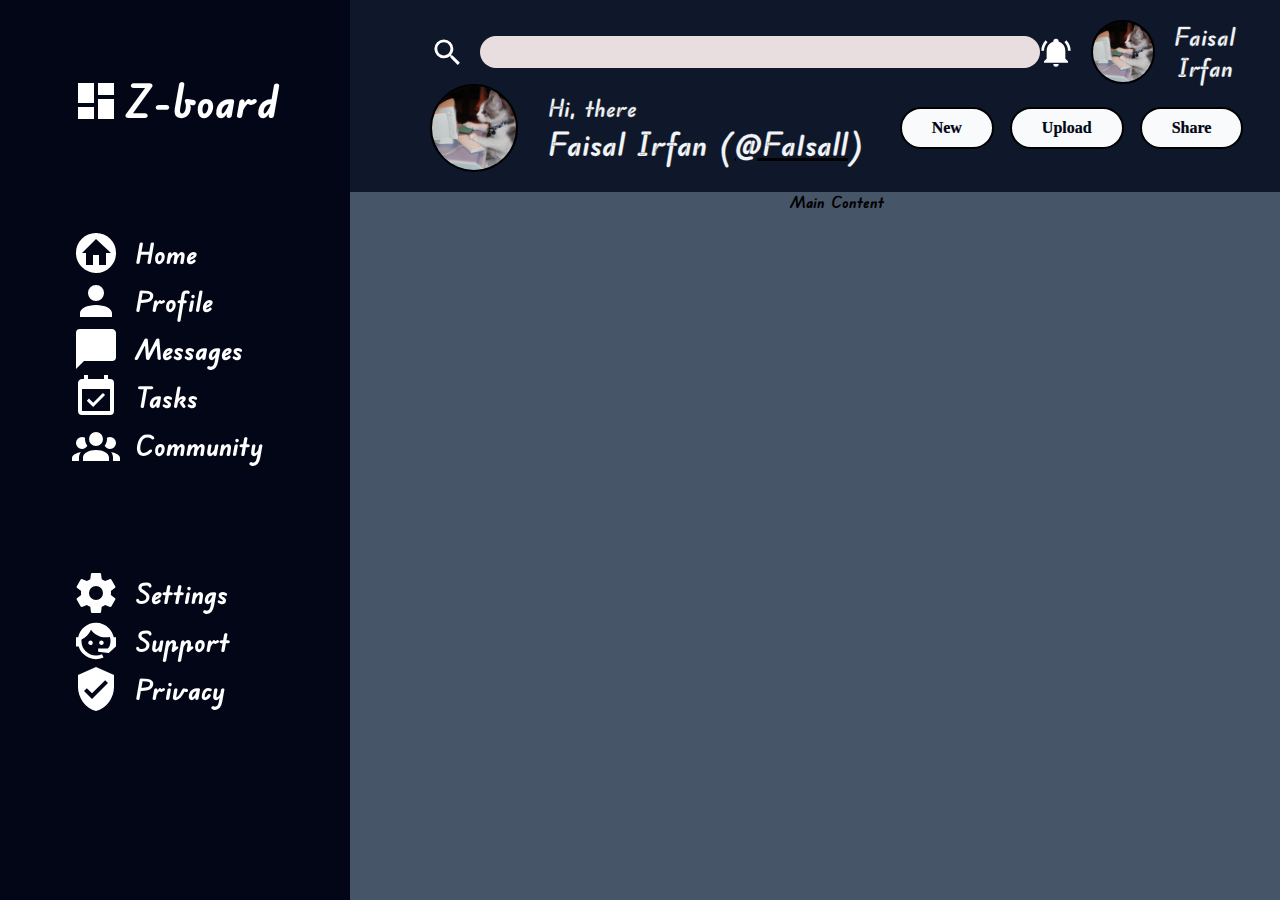
==== index.html @ a24d4656 "Dashboard" ====
<!DOCTYPE html>
<html lang="en">
<head>
    <meta charset="UTF-8">
    <meta name="viewport" content="width=device-width, initial-scale=1.0">
    <title>Z-board</title>
    <link rel="preconnect" href="https://fonts.googleapis.com">
    <link rel="preconnect" href="https://fonts.gstatic.com" crossorigin>
    <link href="https://fonts.googleapis.com/css2?family=Edu+VIC+WA+NT+Beginner:wght@400..700&family=Montserrat:ital,wght@0,100..900;1,100..900&family=Yatra+One&display=swap" rel="stylesheet">
    <link rel="stylesheet" href="styles.css">
    <link rel="icon" href="./assets/profile.png">
</head>
<body>
    <div class="page">
        <div class="header">
            <div class="header-1">
                <div class="search">
                    <img class="search-icon" src="./assets/magnify.svg"></img>
                    <input class="search-bar" type="search">
                </div>
                <div class="profile-section">
                    <img class="notification" src="./assets/bell-ring.svg">
                    <img class="pfp" src="./assets/profile.png">
                    <div>Faisal Irfan</div>
                </div>
            </div>
            <div class="header-2">
                <div class="name">
                    <img class="pfp-2" src="./assets/profile.png">
                    <div>
                        <p class="line-1">Hi, there</p>
                        <h2 class="line-2">Faisal Irfan (<a class="gitHub" href="https://github.com/Fa1sall">@Fa1sall</a>)</h2>
                    </div>
                </div>
                <div class="action-menu">
                    <div class="action-button">New</div>
                    <div class="action-button">Upload</div>
                    <div class="action-button">Share</div>
                </div>
            </div>
        </div>
        <div class="main-content">
        Main Content
        </div>
        <div class="sidebar">
            <div class="sidebar-items">
                <div class="title">
                <img class="logo" src="./assets/view-dashboard.svg"></img>
                <h1>Z-board</h1>
            </div>
            <div class="side-menu">
                <div class="menu-item">
                    <img class="icon" src="./assets/home-circle.svg"></img>
                    <div class="item-text">Home</div>
                </div>
                <div class="menu-item">
                    <img class="icon" src="./assets/account.svg"></img>
                    <div class="item-text">Profile</div>
                </div>
                <div class="menu-item">
                    <img class="icon" src="./assets/message.svg"></img>
                    <div class="item-text">Messages</div>
                </div>
                <div class="menu-item">
                    <img class="icon" src="./assets/calendar-check.svg"></img>
                    <div class="item-text">Tasks</div>
                </div>
                <div class="menu-item">
                    <img class="icon" src="./assets/account-group.svg"></img>
                    <div class="item-text">Community</div>
                </div>
            </div>
            <div class="settings">
                <div class="menu-item">
                    <img class="icon" src="./assets/cog.svg"></img>
                    <div class="item-text">Settings</div>
                </div>
                <div class="menu-item">
                    <img class="icon" src="./assets/face-agent.svg"></img>
                    <div class="item-text">Support</div>
                </div>
                <div class="menu-item">
                    <img class="icon" src="./assets/shield-check.svg"></img>
                    <div class="item-text">Privacy</div>
                </div>
            </div>
            </div>
        </div>
    </div>
</body>
</html>
---- styles.css ----
*{
    box-sizing: border-box;
    padding: 0;
    margin: 0;
    font-family: "Edu VIC WA NT Beginner";
    font-weight: 700;
    text-align: center;
}

.page{
    display: grid;
    height: 100vh;
    grid-template: 1fr 4fr / 350px 4fr;
    background-color: #0f172a;
    /*#1e293b*/
}

.header{
    color: #f1f5f9;
    -webkit-text-stroke: 0.2px black;
    grid-column: 2 / 3;
    grid-row: 1;
    margin: 20px 80px 20px 80px;
    display: grid;
    grid-template: 1fr 1fr;
}

.header-1{
    display: flex;
    align-items: center;
    flex-direction: row;
    justify-content: space-between;
}

.search{
    display: flex;
    flex-direction: row;
    justify-content: space-evenly;
    align-items: center;
    gap: 15px;
}


.search-icon{
    width: 35px;
    cursor: pointer;
    filter: invert(100%);
}

.search-bar{
    font-family: Arial;
    font-weight: 100;
    font-size: 20px;
    border: none;
    border-radius: 20px;
    background-color: rgba(240, 228, 228, 0.971);
    width: 35rem;
    height: 2rem;
}

.profile-section{
    display: flex;
    align-items: center;
    justify-content: space-evenly;
    gap: 1.2rem;
    text-align: center;
    margin-right: 0.5rem;
}

.profile-section > div {
    font-size: 25px;
    font-weight: bold;
}

.notification{
    width: 2rem;
    filter: invert(100%);
}

.pfp{
    width: 4em;
    border: 2px solid black;
    border-radius: 50%;
}

.header-2{
    display: flex;
    align-items: center;
    flex-direction: row;
    justify-content: space-between;
}

.name{
    display: flex;
    align-items: center;
    justify-content: left;
    gap: 30px;
}

.pfp-2{
    width: 5.5em;
    border: 2px solid black;
    border-radius: 50%;
}

.name div > p{
    font-size: 1.5rem;
    text-align: left;
}

.name div > h2{
    font-size: 2rem;
    text-align: left;
}

.gitHub{
    color:  #f1f5f9;
    -webkit-text-stroke: 0.2px black;
}

.action-menu{
    display: flex;
    align-items: center;
    justify-content: space-between;
    gap: 1rem;
}

.action-button{
    background-color: #f8fafc;
    padding: 10px 30px 10px 30px;
    border: 2px solid black;
    border-radius: 50px;
    font-family: Roboto;
    color: #020617;
    transition: background-color 0.25s ease-in-out;
    cursor: pointer;
}

.action-button:hover{
    background-color:  #94a3b8;
}

.main-content{
    background-color: #475569;
    grid-column: 2 / 3;
}

.sidebar{
    background-color: #020617;
    grid-column: 1 / 2;
    grid-row : 1 / 3;
}

.sidebar-items{
    display: grid;
    height: fit-content;
    grid-template: 1fr repeat(2,3fr);
    row-gap: 100px;
    margin: 4.5rem;
    filter: invert(100%);
}


.sidemenu{
    gap: 100px;
}

.title{
    font-size: 1.4rem;
    display: grid;
    justify-content: left;
    align-items: center;
    grid-auto-flow: column;
    gap: 5px;
    border-bottom: #475569;
}

.logo{
    width: 3rem;
}

.menu-item{
    display: grid;
    grid-auto-flow: column;
    align-items: center;
    justify-content: left;
    gap: 15px;
    font-size: 28px;
    transition: transform .2s;
    cursor: pointer;
}

.menu-item:hover{
    transform: scale(1.1);
}

.item-text{
    
}

.icon{
    width: 3rem;
}
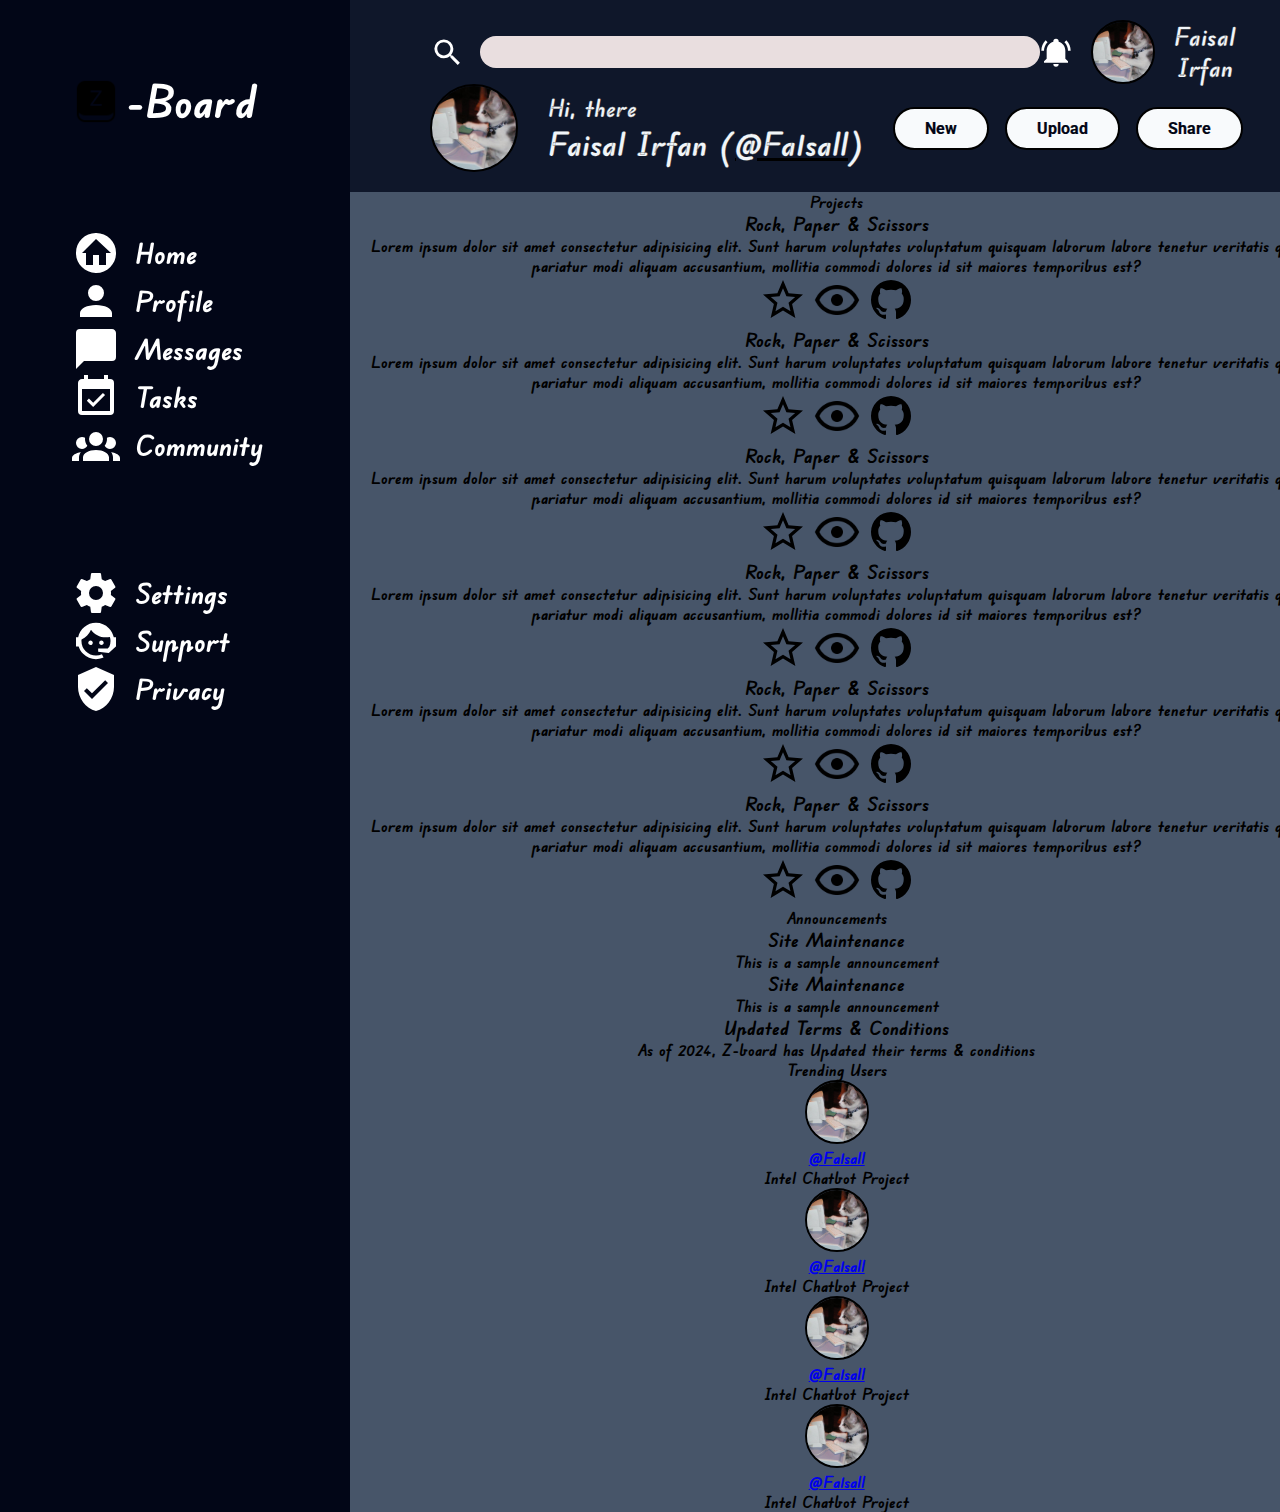
==== commit 034dfe03: "Dashboard" ====
--- a/index.html
+++ b/index.html
@@ -7,8 +7,11 @@
     <link rel="preconnect" href="https://fonts.googleapis.com">
     <link rel="preconnect" href="https://fonts.gstatic.com" crossorigin>
     <link href="https://fonts.googleapis.com/css2?family=Edu+VIC+WA+NT+Beginner:wght@400..700&family=Montserrat:ital,wght@0,100..900;1,100..900&family=Yatra+One&display=swap" rel="stylesheet">
+    <link rel="preconnect" href="https://fonts.googleapis.com">
+    <link rel="preconnect" href="https://fonts.gstatic.com" crossorigin>
+    <link href="https://fonts.googleapis.com/css2?family=Edu+VIC+WA+NT+Beginner:wght@400..700&family=Montserrat:ital,wght@0,100..900;1,100..900&family=Roboto:ital,wght@0,100;0,300;0,400;0,500;0,700;0,900;1,100;1,300;1,400;1,500;1,700;1,900&family=Yatra+One&display=swap" rel="stylesheet">
     <link rel="stylesheet" href="styles.css">
-    <link rel="icon" href="./assets/profile.png">
+    <link rel="icon" href="./assets/icons8-z-key-50.png">
 </head>
 <body>
     <div class="page">
@@ -39,14 +42,134 @@
                 </div>
             </div>
         </div>
-        <div class="main-content">
-        Main Content
+        <div class="main">
+            <div class="main-content">
+                <p class="title-1">Projects</p>
+                <div class="projects">
+                    <div class="project">
+                        <div class="project-text">
+                            <h3>Rock, Paper & Scissors</h3>
+                            <p>Lorem ipsum dolor sit amet consectetur adipisicing elit. Sunt harum voluptates voluptatum quisquam laborum labore tenetur veritatis quos pariatur modi aliquam accusantium, mollitia commodi dolores id sit maiores temporibus est?</p>
+                        </div>
+                        <div class="project-menu">
+                            <img class="icon" src="./assets/star-outline.svg">
+                            <img class="icon" src="./assets/eye-outline.png">
+                            <img class="icon" src="./assets/github.svg">
+                        </div>
+                    </div>
+                    <div class="project">
+                        <div class="project-text">
+                            <h3>Rock, Paper & Scissors</h3>
+                            <p>Lorem ipsum dolor sit amet consectetur adipisicing elit. Sunt harum voluptates voluptatum quisquam laborum labore tenetur veritatis quos pariatur modi aliquam accusantium, mollitia commodi dolores id sit maiores temporibus est?</p>
+                        </div>
+                        <div class="project-menu">
+                            <img class="icon" src="./assets/star-outline.svg">
+                            <img class="icon" src="./assets/eye-outline.png">
+                            <img class="icon" src="./assets/github.svg">
+                        </div>
+                    </div>
+                    <div class="project">
+                        <div class="project-text">
+                            <h3>Rock, Paper & Scissors</h3>
+                            <p>Lorem ipsum dolor sit amet consectetur adipisicing elit. Sunt harum voluptates voluptatum quisquam laborum labore tenetur veritatis quos pariatur modi aliquam accusantium, mollitia commodi dolores id sit maiores temporibus est?</p>
+                        </div>
+                        <div class="project-menu">
+                            <img class="icon" src="./assets/star-outline.svg">
+                            <img class="icon" src="./assets/eye-outline.png">
+                            <img class="icon" src="./assets/github.svg">
+                        </div>
+                    </div>
+                    <div class="project">
+                        <div class="project-text">
+                            <h3>Rock, Paper & Scissors</h3>
+                            <p>Lorem ipsum dolor sit amet consectetur adipisicing elit. Sunt harum voluptates voluptatum quisquam laborum labore tenetur veritatis quos pariatur modi aliquam accusantium, mollitia commodi dolores id sit maiores temporibus est?</p>
+                        </div>
+                        <div class="project-menu">
+                            <img class="icon" src="./assets/star-outline.svg">
+                            <img class="icon" src="./assets/eye-outline.png">
+                            <img class="icon" src="./assets/github.svg">
+                        </div>
+                    </div>
+                    <div class="project">
+                        <div class="project-text">
+                            <h3>Rock, Paper & Scissors</h3>
+                            <p>Lorem ipsum dolor sit amet consectetur adipisicing elit. Sunt harum voluptates voluptatum quisquam laborum labore tenetur veritatis quos pariatur modi aliquam accusantium, mollitia commodi dolores id sit maiores temporibus est?</p>
+                        </div>
+                        <div class="project-menu">
+                            <img class="icon" src="./assets/star-outline.svg">
+                            <img class="icon" src="./assets/eye-outline.png">
+                            <img class="icon" src="./assets/github.svg">
+                        </div>
+                    </div>
+                    <div class="project">
+                        <div class="project-text">
+                            <h3>Rock, Paper & Scissors</h3>
+                            <p>Lorem ipsum dolor sit amet consectetur adipisicing elit. Sunt harum voluptates voluptatum quisquam laborum labore tenetur veritatis quos pariatur modi aliquam accusantium, mollitia commodi dolores id sit maiores temporibus est?</p>
+                        </div>
+                        <div class="project-menu">
+                            <img class="icon" src="./assets/star-outline.svg">
+                            <img class="icon" src="./assets/eye-outline.png">
+                            <img class="icon" src="./assets/github.svg">
+                        </div>
+                    </div>
+
+                </div>
+                <p class="title-2">Announcements</p>
+                <div class="main-2">
+                    <div class="announcements">
+                        <div class="announcement">
+                            <h3>Site Maintenance</h3>
+                            <p>This is a sample announcement</p>
+                        </div>
+                        <div class="announcement">
+                            <h3>Site Maintenance</h3>
+                            <p>This is a sample announcement</p>
+                        </div>
+                        <div class="announcement">
+                            <h3>Updated Terms & Conditions</h3>
+                            <p>As of 2024, Z-board has Updated their terms & conditions</p>
+                        </div>
+                    </div>
+                    
+                    <div class="trending">
+                        <p class="title-2">Trending Users</p>
+                        <div class="user">
+                            <img class="pfp" src="./assets/profile.png">
+                         <div class="user-details">
+                            <a href="https://github.com/Fa1sall"><h4 class="user-id">@Fa1sall</h4></a>
+                            <span class="user-desc">Intel Chatbot Project</span>
+                         </div>
+                        </div>
+                        <div class="user">
+                            <img class="pfp" src="./assets/profile.png">
+                         <div class="user-details">
+                            <a href="https://github.com/Fa1sall"><h4 class="user-id">@Fa1sall</h4></a>
+                            <span class="user-desc">Intel Chatbot Project</span>
+                         </div>
+                        </div>
+                        <div class="user">
+                            <img class="pfp" src="./assets/profile.png">
+                         <div class="user-details">
+                            <a href="https://github.com/Fa1sall"><h4 class="user-id">@Fa1sall</h4></a>
+                            <span class="user-desc">Intel Chatbot Project</span>
+                         </div>
+                        </div>
+                        <div class="user">
+                            <img class="pfp" src="./assets/profile.png">
+                         <div class="user-details">
+                            <a href="https://github.com/Fa1sall"><h4 class="user-id">@Fa1sall</h4></a>
+                            <span class="user-desc">Intel Chatbot Project</span>
+                         </div>
+                        </div>
+                    </div>
+                </div>
+                </div>
         </div>
         <div class="sidebar">
             <div class="sidebar-items">
                 <div class="title">
-                <img class="logo" src="./assets/view-dashboard.svg"></img>
-                <h1>Z-board</h1>
+                <img class="logo" src="./assets/icons8-z-key-50.png"></img>
+                <h1>-Board</h1>
             </div>
             <div class="side-menu">
                 <div class="menu-item">
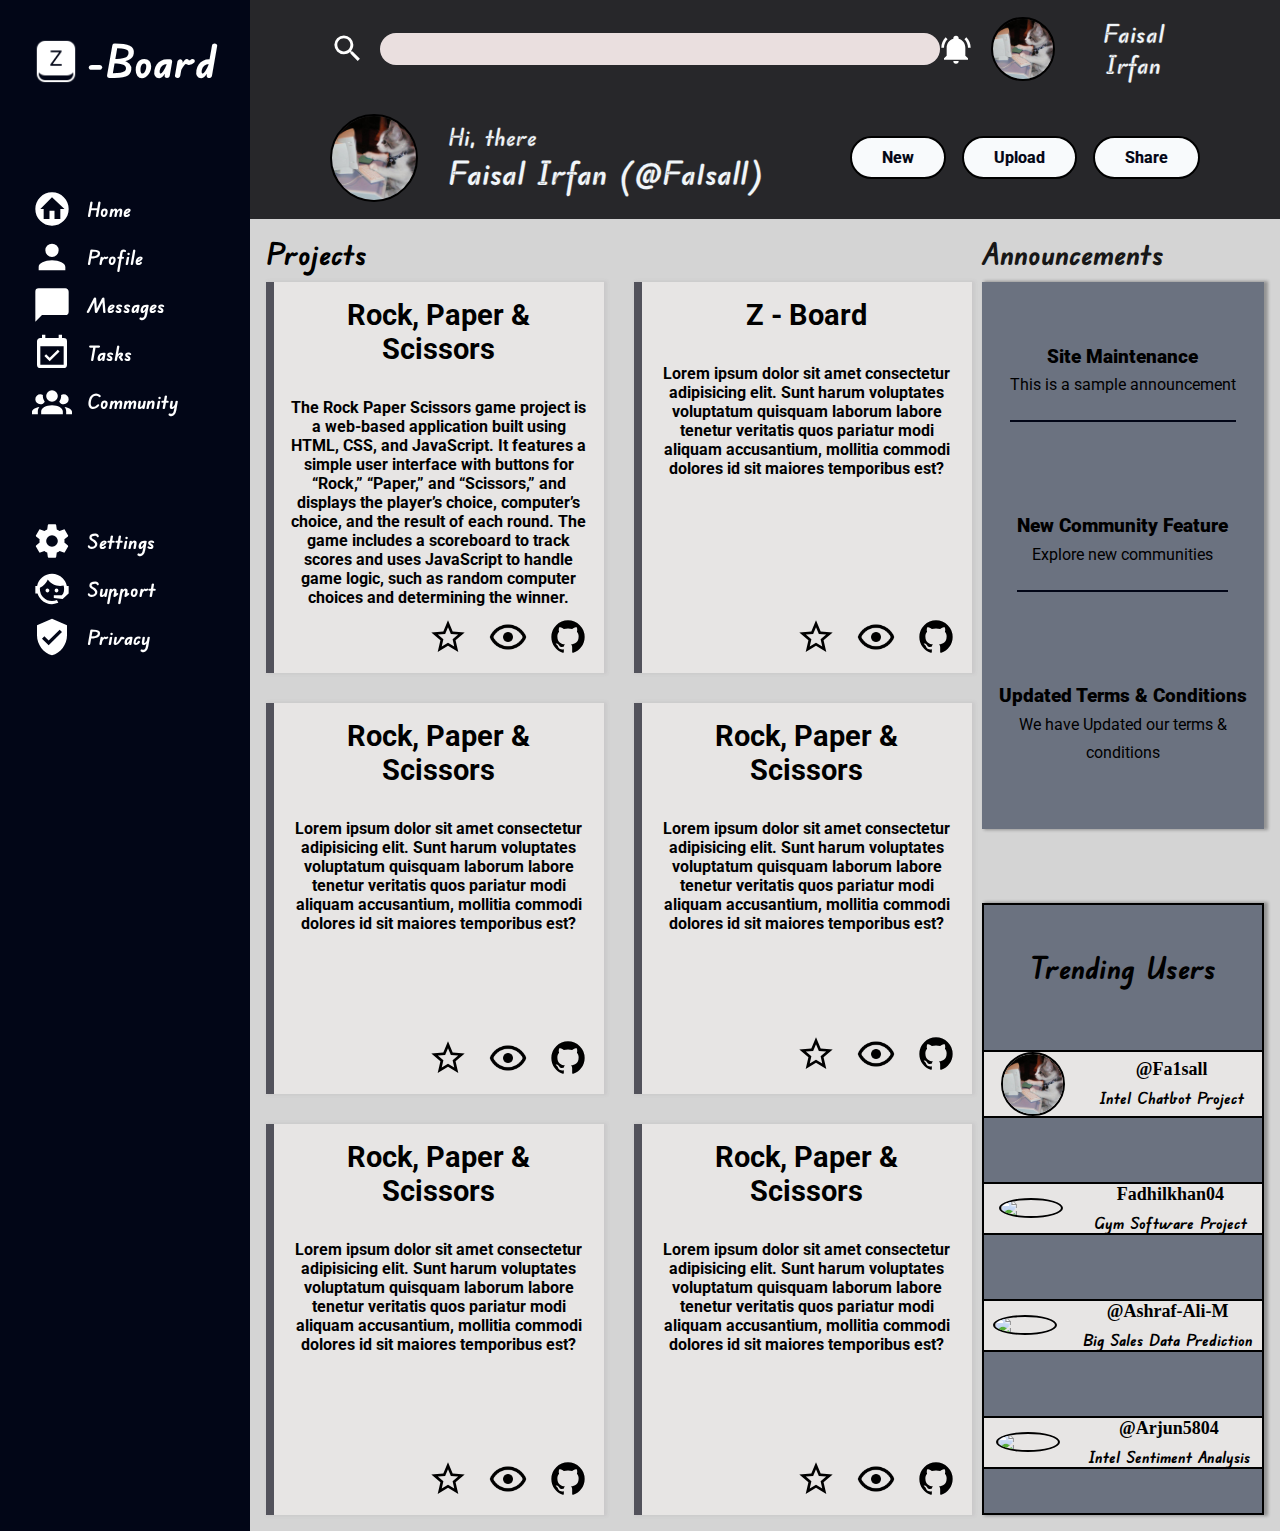
==== commit 82de6f01: "Added Trending section" ====
--- a/index.html
+++ b/index.html
@@ -3,7 +3,7 @@
 <head>
     <meta charset="UTF-8">
     <meta name="viewport" content="width=device-width, initial-scale=1.0">
-    <title>Z-board</title>
+    <title>Z-Board</title>
     <link rel="preconnect" href="https://fonts.googleapis.com">
     <link rel="preconnect" href="https://fonts.gstatic.com" crossorigin>
     <link href="https://fonts.googleapis.com/css2?family=Edu+VIC+WA+NT+Beginner:wght@400..700&family=Montserrat:ital,wght@0,100..900;1,100..900&family=Yatra+One&display=swap" rel="stylesheet">
@@ -49,45 +49,45 @@
                     <div class="project">
                         <div class="project-text">
                             <h3>Rock, Paper & Scissors</h3>
-                            <p>Lorem ipsum dolor sit amet consectetur adipisicing elit. Sunt harum voluptates voluptatum quisquam laborum labore tenetur veritatis quos pariatur modi aliquam accusantium, mollitia commodi dolores id sit maiores temporibus est?</p>
-                        </div>
-                        <div class="project-menu">
-                            <img class="icon" src="./assets/star-outline.svg">
-                            <img class="icon" src="./assets/eye-outline.png">
-                            <img class="icon" src="./assets/github.svg">
-                        </div>
-                    </div>
-                    <div class="project">
-                        <div class="project-text">
-                            <h3>Rock, Paper & Scissors</h3>
-                            <p>Lorem ipsum dolor sit amet consectetur adipisicing elit. Sunt harum voluptates voluptatum quisquam laborum labore tenetur veritatis quos pariatur modi aliquam accusantium, mollitia commodi dolores id sit maiores temporibus est?</p>
-                        </div>
-                        <div class="project-menu">
-                            <img class="icon" src="./assets/star-outline.svg">
-                            <img class="icon" src="./assets/eye-outline.png">
-                            <img class="icon" src="./assets/github.svg">
-                        </div>
-                    </div>
-                    <div class="project">
-                        <div class="project-text">
-                            <h3>Rock, Paper & Scissors</h3>
-                            <p>Lorem ipsum dolor sit amet consectetur adipisicing elit. Sunt harum voluptates voluptatum quisquam laborum labore tenetur veritatis quos pariatur modi aliquam accusantium, mollitia commodi dolores id sit maiores temporibus est?</p>
-                        </div>
-                        <div class="project-menu">
-                            <img class="icon" src="./assets/star-outline.svg">
-                            <img class="icon" src="./assets/eye-outline.png">
-                            <img class="icon" src="./assets/github.svg">
-                        </div>
-                    </div>
-                    <div class="project">
-                        <div class="project-text">
-                            <h3>Rock, Paper & Scissors</h3>
-                            <p>Lorem ipsum dolor sit amet consectetur adipisicing elit. Sunt harum voluptates voluptatum quisquam laborum labore tenetur veritatis quos pariatur modi aliquam accusantium, mollitia commodi dolores id sit maiores temporibus est?</p>
-                        </div>
-                        <div class="project-menu">
-                            <img class="icon" src="./assets/star-outline.svg">
-                            <img class="icon" src="./assets/eye-outline.png">
-                            <img class="icon" src="./assets/github.svg">
+                            <p>The Rock Paper Scissors game project is a web-based application built using HTML, CSS, and JavaScript. It features a simple user interface with buttons for “Rock,” “Paper,” and “Scissors,” and displays the player’s choice, computer’s choice, and the result of each round. The game includes a scoreboard to track scores and uses JavaScript to handle game logic, such as random computer choices and determining the winner.</p>
+                        </div>
+                        <div class="project-menu">
+                            <img class="icon" src="./assets/star-outline.svg">
+                            <img class="icon" src="./assets/eye-outline.png">
+                            <img class="icon" src="./assets/github.svg">
+                        </div>
+                    </div>
+                    <div class="project">
+                        <div class="project-text">
+                            <h3>Z - Board</h3>
+                            <p>Lorem ipsum dolor sit amet consectetur adipisicing elit. Sunt harum voluptates voluptatum quisquam laborum labore tenetur veritatis quos pariatur modi aliquam accusantium, mollitia commodi dolores id sit maiores temporibus est?</p>
+                        </div>
+                        <div class="project-menu">
+                            <img class="icon" src="./assets/star-outline.svg">
+                            <img class="icon" src="./assets/eye-outline.png">
+                            <img class="icon" src="./assets/github.svg">
+                        </div>
+                    </div>
+                    <div class="project">
+                        <div class="project-text">
+                            <h3>Rock, Paper & Scissors</h3>
+                            <p>Lorem ipsum dolor sit amet consectetur adipisicing elit. Sunt harum voluptates voluptatum quisquam laborum labore tenetur veritatis quos pariatur modi aliquam accusantium, mollitia commodi dolores id sit maiores temporibus est?</p>
+                        </div>
+                        <div class="project-menu">
+                            <img class="icon" src="./assets/star-outline.svg">
+                            <img class="icon" src="./assets/eye-outline.png">
+                            <img class="icon" src="./assets/github.svg">
+                        </div>
+                    </div>
+                    <div class="project">
+                        <div class="project-text">
+                            <h3>Rock, Paper & Scissors</h3>
+                            <p>Lorem ipsum dolor sit amet consectetur adipisicing elit. Sunt harum voluptates voluptatum quisquam laborum labore tenetur veritatis quos pariatur modi aliquam accusantium, mollitia commodi dolores id sit maiores temporibus est?</p>
+                        </div>
+                        <div class="project-menu">
+                            <a><img class="icon" src="./assets/star-outline.svg"></a>
+                            <a><img class="icon" src="./assets/eye-outline.png"></a>
+                            <a><img class="icon" src="./assets/github.svg"></a>
                         </div>
                     </div>
                     <div class="project">
@@ -114,7 +114,7 @@
                     </div>
 
                 </div>
-                <p class="title-2">Announcements</p>
+                <p class="announcement-title">Announcements</p>
                 <div class="main-2">
                     <div class="announcements">
                         <div class="announcement">
@@ -122,45 +122,54 @@
                             <p>This is a sample announcement</p>
                         </div>
                         <div class="announcement">
-                            <h3>Site Maintenance</h3>
-                            <p>This is a sample announcement</p>
+                            <h3>New Community Feature</h3>
+                            <p>Explore new communities</p>
                         </div>
                         <div class="announcement">
                             <h3>Updated Terms & Conditions</h3>
-                            <p>As of 2024, Z-board has Updated their terms & conditions</p>
-                        </div>
-                    </div>
+                            <p>We have Updated our terms & conditions</p>
+                        </div>
+                    </div>
+                    
                     
                     <div class="trending">
-                        <p class="title-2">Trending Users</p>
+                        <div class="trending-title">Trending Users</div>
+                        <a href="https://github.com/Fa1sall">
                         <div class="user">
                             <img class="pfp" src="./assets/profile.png">
                          <div class="user-details">
-                            <a href="https://github.com/Fa1sall"><h4 class="user-id">@Fa1sall</h4></a>
+                            <h4 class="user-id">@Fa1sall</h4>
                             <span class="user-desc">Intel Chatbot Project</span>
                          </div>
                         </div>
-                        <div class="user">
-                            <img class="pfp" src="./assets/profile.png">
-                         <div class="user-details">
-                            <a href="https://github.com/Fa1sall"><h4 class="user-id">@Fa1sall</h4></a>
-                            <span class="user-desc">Intel Chatbot Project</span>
-                         </div>
-                        </div>
-                        <div class="user">
-                            <img class="pfp" src="./assets/profile.png">
-                         <div class="user-details">
-                            <a href="https://github.com/Fa1sall"><h4 class="user-id">@Fa1sall</h4></a>
-                            <span class="user-desc">Intel Chatbot Project</span>
-                         </div>
-                        </div>
-                        <div class="user">
-                            <img class="pfp" src="./assets/profile.png">
-                         <div class="user-details">
-                            <a href="https://github.com/Fa1sall"><h4 class="user-id">@Fa1sall</h4></a>
-                            <span class="user-desc">Intel Chatbot Project</span>
-                         </div>
-                        </div>
+                        </a>
+                        <a href="https://github.com/Fadhilkhan04">
+                            <div class="user">
+                                <img class="pfp" src="https://avatars.githubusercontent.com/u/114307570?v=4">
+                             <div class="user-details">
+                                <h4 class="user-id">Fadhilkhan04</h4>
+                                <span class="user-desc">Gym Software Project</span>
+                             </div>
+                            </div>
+                        </a>
+                        <a href="https://github.com/Ashraf-Ali-M">
+                            <div class="user">
+                                <img class="pfp" src="https://avatars.githubusercontent.com/u/152702100?v=4">
+                             <div class="user-details">
+                                <h4 class="user-id">@Ashraf-Ali-M</h4>
+                                <span class="user-desc">Big Sales Data Prediction</span>
+                             </div>
+                            </div>
+                        </a>
+                        <a href="https://github.com/Arjun5804">
+                            <div class="user">
+                                <img class="pfp" src="https://avatars.githubusercontent.com/u/120737285?v=4">
+                             <div class="user-details">
+                                <h4 class="user-id">@Arjun5804</h4>
+                                <span class="user-desc">Intel Sentiment Analysis</span>
+                             </div>
+                            </div>
+                        </a>
                     </div>
                 </div>
                 </div>
--- a/styles.css
+++ b/styles.css
@@ -7,11 +7,23 @@
     text-align: center;
 }
 
+a{
+    text-decoration: none;
+    color: black;
+}
+
+a:active{
+    color:#475569;
+}
+
+:root{
+    background-color: #27272a;
+}
+
 .page{
     display: grid;
-    height: 100vh;
-    grid-template: 1fr 4fr / 350px 4fr;
-    background-color: #0f172a;
+    min-height: 100vh;
+    grid-template: 1fr 6fr / 250px 4fr;
     /*#1e293b*/
 }
 
@@ -20,9 +32,10 @@
     -webkit-text-stroke: 0.2px black;
     grid-column: 2 / 3;
     grid-row: 1;
-    margin: 20px 80px 20px 80px;
+    margin: 0px 80px 0px 80px;
     display: grid;
     grid-template: 1fr 1fr;
+    background-color: #27272a;
 }
 
 .header-1{
@@ -137,12 +150,7 @@
 }
 
 .action-button:hover{
-    background-color:  #94a3b8;
-}
-
-.main-content{
-    background-color: #475569;
-    grid-column: 2 / 3;
+    background-color:  #cbd5e1;
 }
 
 .sidebar{
@@ -156,13 +164,16 @@
     height: fit-content;
     grid-template: 1fr repeat(2,3fr);
     row-gap: 100px;
-    margin: 4.5rem;
+    padding: 2rem;
     filter: invert(100%);
-}
-
-
-.sidemenu{
-    gap: 100px;
+    position: sticky;
+    top: 0;
+}
+
+
+.side-menu, .settings{
+    display: grid;
+    row-gap: 8px;
 }
 
 .title{
@@ -177,6 +188,12 @@
 
 .logo{
     width: 3rem;
+    filter: invert(100%);
+    cursor: pointer;
+}
+
+.logo:active{
+    transform: translateY(4px);
 }
 
 .menu-item{
@@ -185,19 +202,174 @@
     align-items: center;
     justify-content: left;
     gap: 15px;
-    font-size: 28px;
+    font-size: 20px;
     transition: transform .2s;
     cursor: pointer;
+    position: relative;
 }
 
 .menu-item:hover{
     transform: scale(1.1);
 }
 
-.item-text{
-    
-}
-
 .icon{
-    width: 3rem;
-}+    width: 2.5rem;
+}
+
+.main{
+    background-color:#d4d4d4;
+    grid-column: 2 / 3;
+}
+
+.main-content{
+    display: grid;
+    grid-template-columns: 2.5fr 1fr;
+    margin: 1rem;
+    gap: 10px;
+}
+
+.projects{
+    grid-column: 1;
+    display: grid;
+    grid-template: 1fr 1fr 1fr / 1fr 1fr;
+    gap: 30px;
+}
+
+.project{
+    background-color: #e7e5e4;
+    border-left: solid 8px #52525b;
+    box-shadow: 2px 0px 3px 1px #b2afb34d;
+    display: flex;
+    justify-content: space-between;
+    flex-direction: column;
+    gap: 10px;
+    padding: 1rem;
+}
+
+.project-text h3{
+    font-family: Roboto;
+    font-weight: bold;
+    font-size: 1.8rem;
+    padding-bottom: 2rem;
+}
+
+.project-text p{
+    font-family: Roboto;
+    font-size: 1rem;
+}
+
+.project-menu{
+    display: flex;
+    flex-direction: row;
+    justify-content: flex-end;
+    gap: 20px;
+    align-items: center;
+    cursor: pointer;
+}
+
+.main-2{
+    display: grid;
+    gap: 10px;
+    grid-template-rows: 1fr 1fr;
+}
+
+.announcements{
+    display: flex;
+    flex-direction: column;
+    justify-content: space-around;
+    align-items: center;
+    margin-bottom: 4rem;
+    background-color:#6b7280;
+    padding: 1rem;
+    box-shadow: 3px 0px 3px 1px #0000004d;
+}
+
+.announcement:nth-child(1),.announcement:nth-child(2){
+    border-bottom: 2px solid #020617;
+    padding-bottom: 20px;
+}
+
+.announcement h3{
+    font-family: Roboto;
+    font-weight: 900;
+}
+
+.announcement p{
+    font-weight: 400;
+    font-family: Roboto;
+    font-size: 1rem;
+}
+
+.announcement{
+    line-height: 1.8rem;
+}
+
+.title-1{
+    font-size: 30px;
+    font-weight: 700;
+    text-align: left;
+    color:black;
+}
+
+.trending-title{
+    grid-column:2 / 3;
+    grid-row: 1;
+    color: black;
+    text-align: center;
+    font-size: 30px;
+}
+
+.announcement-title{
+    font-size: 30px;
+    font-weight: 700;
+    text-align: left;
+    color:#171717;
+    grid-column:2 / 3;
+    grid-row: 1;
+}
+
+.trending{
+    display: flex;
+    flex-direction: column;
+    flex-wrap: wrap;
+    justify-content: space-evenly;
+    row-gap: 20px;
+    background-color: #6b7280;
+    box-shadow: 3px 0px 3px 1px #0000004d;
+    border: 2px solid black;
+}
+
+.user{
+    display: flex;
+    flex: 1;
+    align-items: center;
+    justify-content: space-evenly;
+    gap: 1rem;
+    border-top: 2px solid black;
+    border-bottom: 2px solid black;
+    background-color:#e7e5e4;
+}
+
+.user:hover{
+    opacity: 0.9;
+    cursor: pointer;
+}
+
+.user-id{
+    font-size: 18px;
+    font-family: Tahoma;
+}
+
+.user-desc{
+    font-weight: 700;
+    font-size:  16px;
+}
+
+.user-details{
+    display: flex;
+    flex-direction: column;
+    align-items: center;
+    justify-content: space-between;
+    gap: 0.5rem;
+}
+
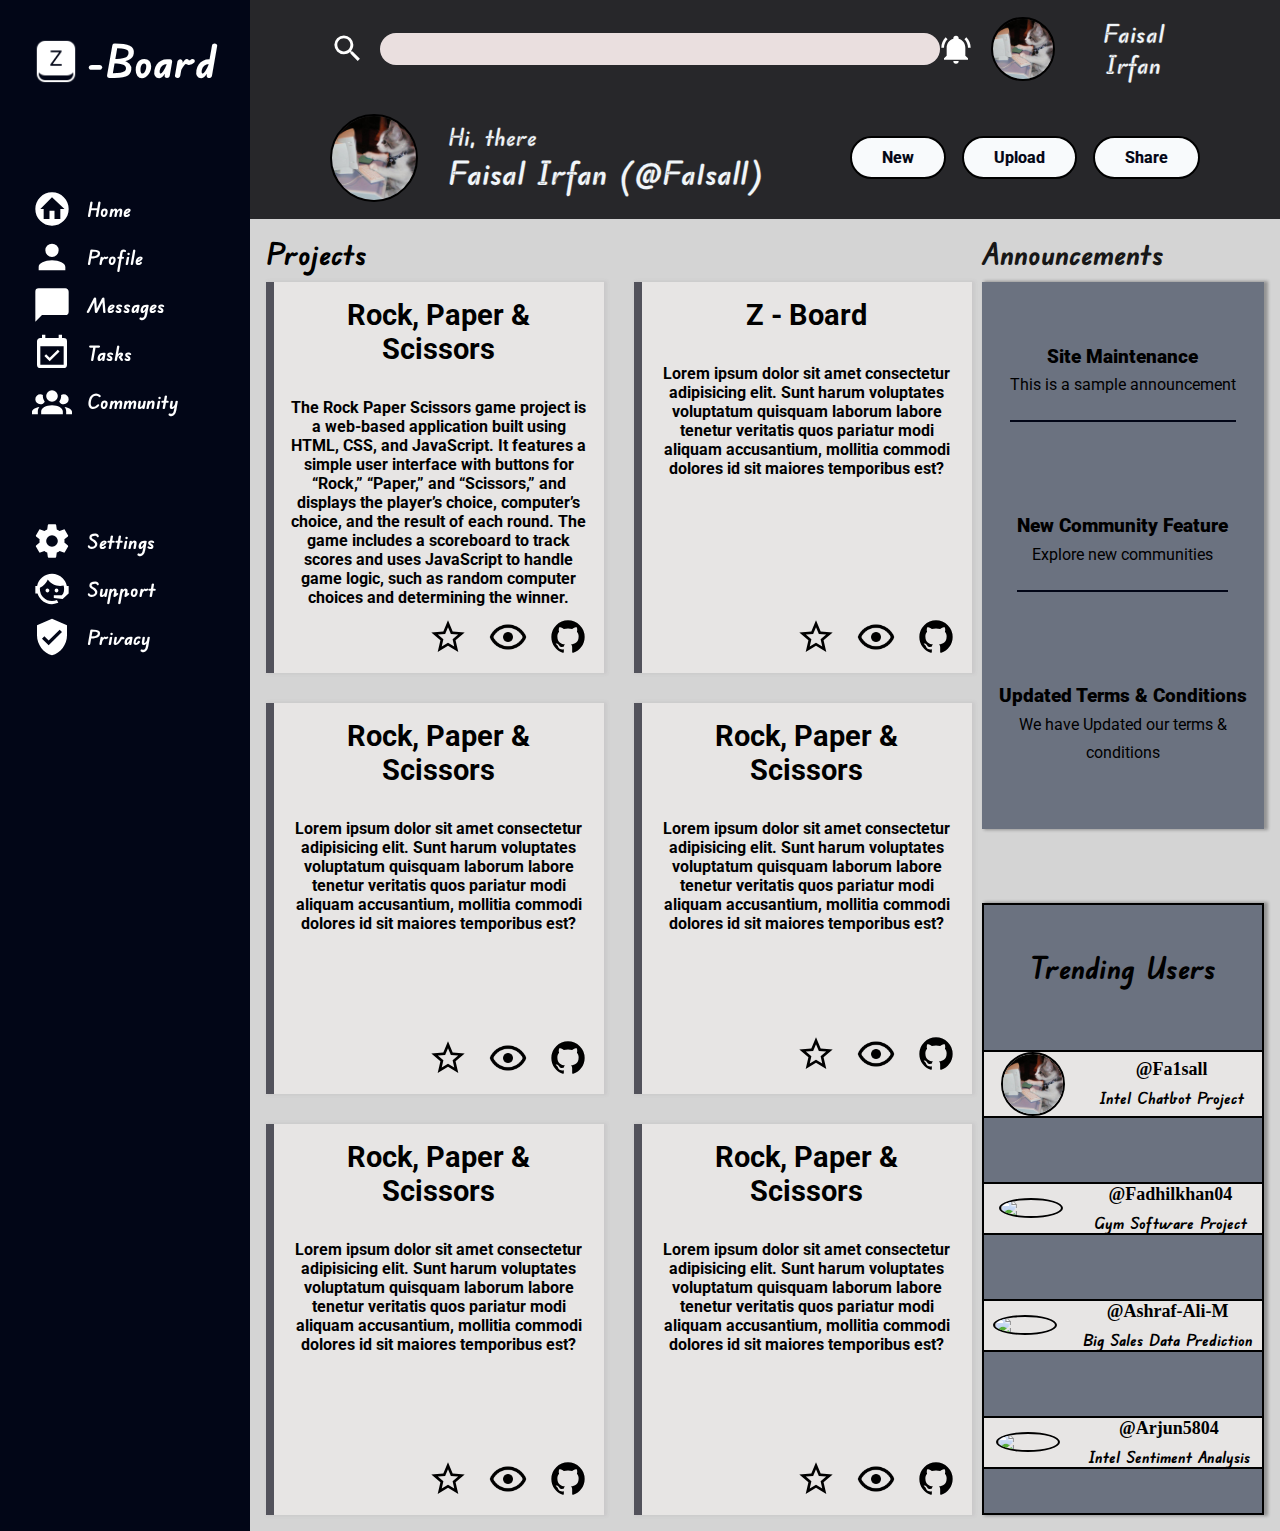
==== commit b419c10c: "Added missing @" ====
--- a/index.html
+++ b/index.html
@@ -147,7 +147,7 @@
                             <div class="user">
                                 <img class="pfp" src="https://avatars.githubusercontent.com/u/114307570?v=4">
                              <div class="user-details">
-                                <h4 class="user-id">Fadhilkhan04</h4>
+                                <h4 class="user-id">@Fadhilkhan04</h4>
                                 <span class="user-desc">Gym Software Project</span>
                              </div>
                             </div>
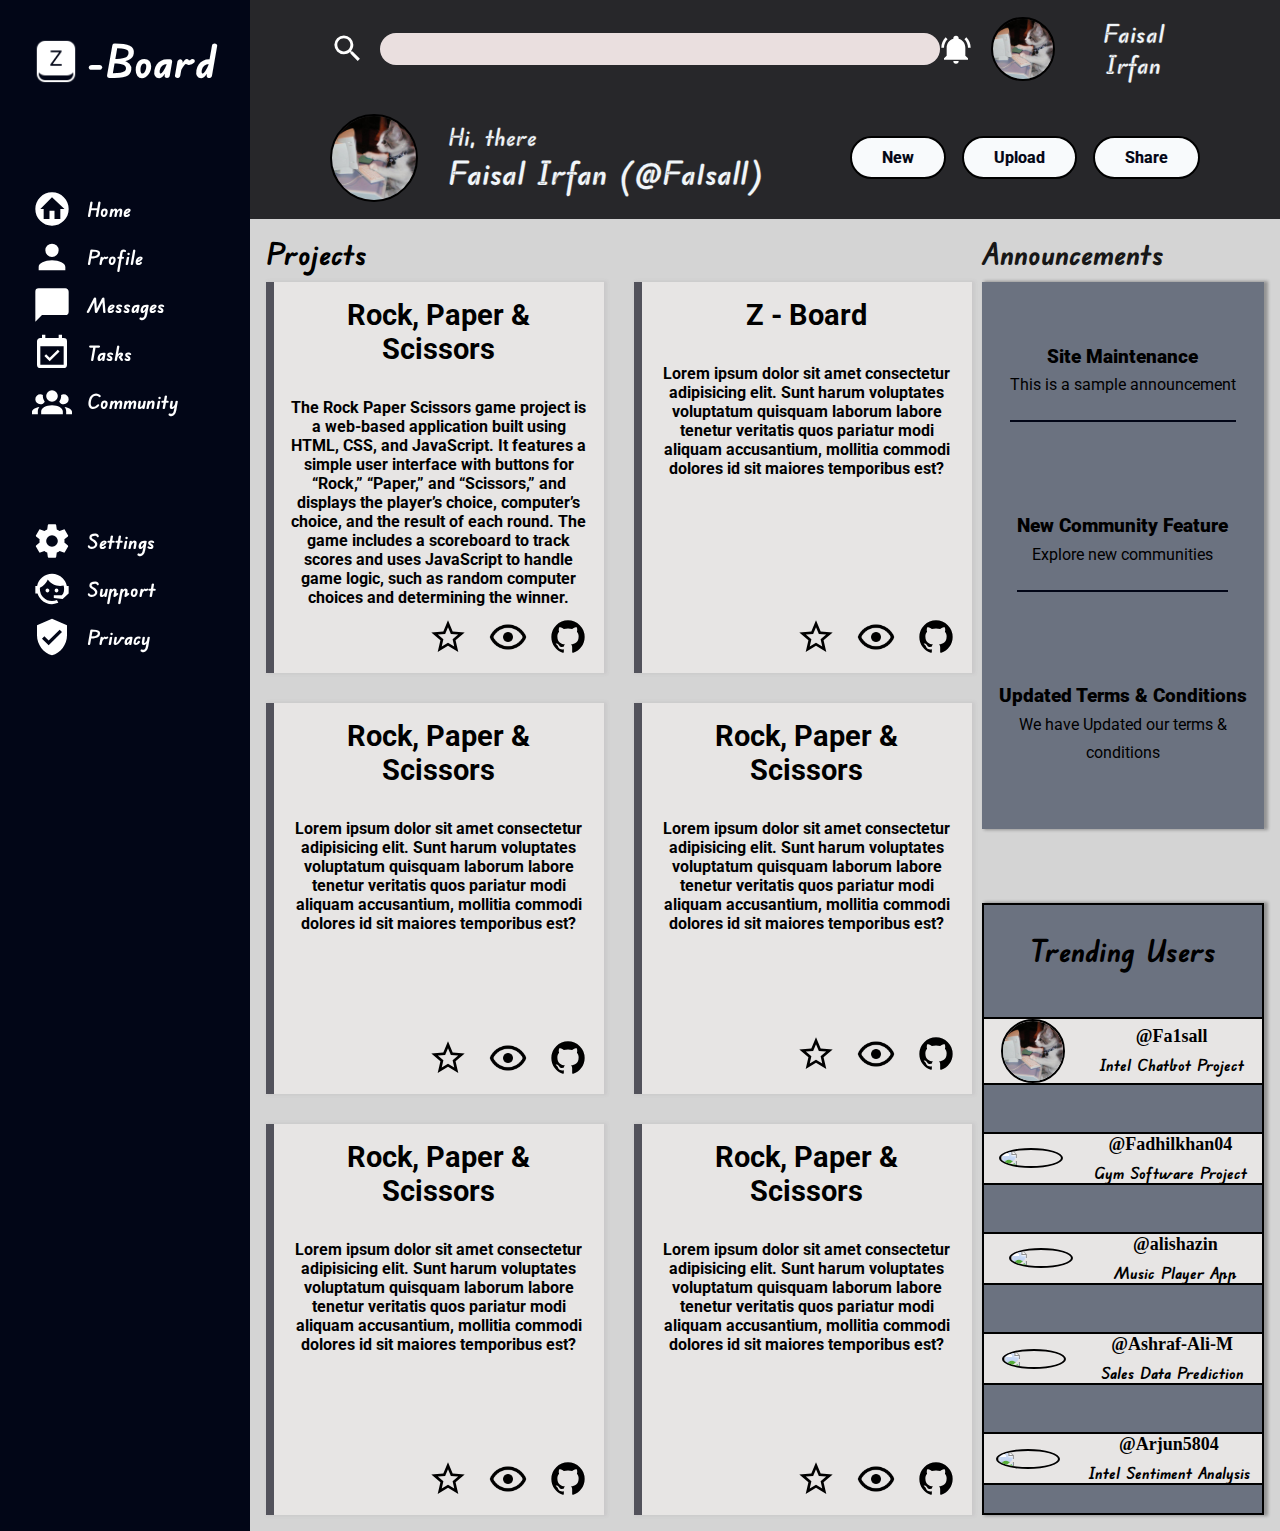
==== commit 37ff5fec: "Added User" ====
--- a/index.html
+++ b/index.html
@@ -152,12 +152,21 @@
                              </div>
                             </div>
                         </a>
+                        <a href="https://github.com/alishazin">
+                            <div class="user">
+                                <img class="pfp" src="https://avatars.githubusercontent.com/u/78612608?v=4">
+                             <div class="user-details">
+                                <h4 class="user-id">@alishazin</h4>
+                                <span class="user-desc">Music Player App</span>
+                             </div>
+                            </div>
+                        </a>
                         <a href="https://github.com/Ashraf-Ali-M">
                             <div class="user">
                                 <img class="pfp" src="https://avatars.githubusercontent.com/u/152702100?v=4">
                              <div class="user-details">
                                 <h4 class="user-id">@Ashraf-Ali-M</h4>
-                                <span class="user-desc">Big Sales Data Prediction</span>
+                                <span class="user-desc">Sales Data Prediction</span>
                              </div>
                             </div>
                         </a>
